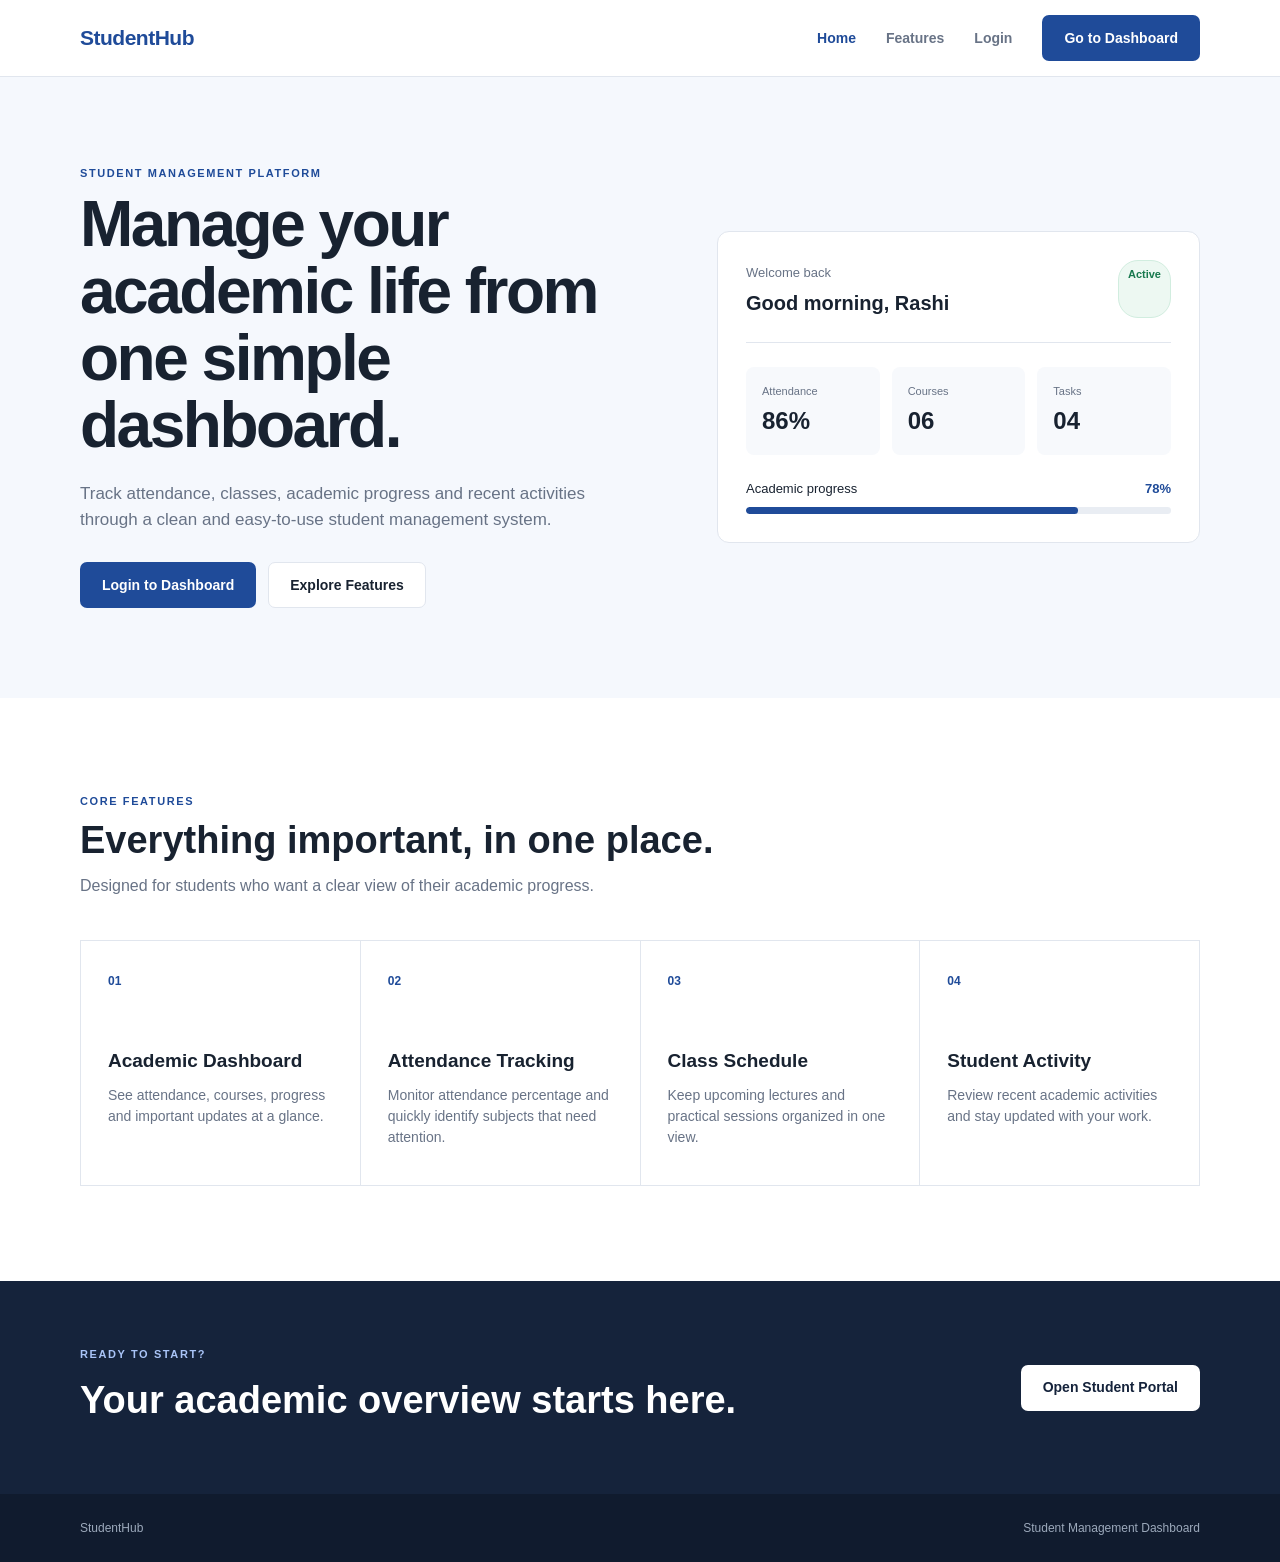
==== index.html @ 8ec07641 "https://github.com/rashi9893/normal.git" ====
<!DOCTYPE html>
<html lang="en">
<head>
    <meta charset="UTF-8">
    <meta name="viewport" content="width=device-width, initial-scale=1.0">
    <title>StudentHub | Home</title>
    <link rel="stylesheet" href="style.css">
</head>

<body>

<header class="site-header">
    <div class="container nav">

        <a href="index.html" class="brand">
            StudentHub
        </a>

        <nav class="nav-links">
            <a href="index.html" class="active">Home</a>
            <a href="#features">Features</a>
            <a href="login.html">Login</a>
        </nav>

        <a href="login.html" class="btn btn-primary">
            Go to Dashboard
        </a>

    </div>
</header>


<main>

<!-- HERO SECTION -->

<section class="hero">

    <div class="container hero-grid">

        <div class="hero-content">

            <p class="eyebrow">
                STUDENT MANAGEMENT PLATFORM
            </p>

            <h1>
                Manage your academic life from one simple dashboard.
            </h1>

            <p class="hero-text">
                Track attendance, classes, academic progress and recent
                activities through a clean and easy-to-use student
                management system.
            </p>

            <div class="hero-actions">

                <a href="login.html" class="btn btn-primary">
                    Login to Dashboard
                </a>

                <a href="#features" class="btn btn-outline">
                    Explore Features
                </a>

            </div>

        </div>


        <!-- DASHBOARD PREVIEW -->

        <div class="hero-panel">

            <div class="panel-top">

                <div>
                    <span class="muted">
                        Welcome back
                    </span>

                    <h3>
                        Good morning, Rashi
                    </h3>
                </div>

                <span class="status-dot">
                    Active
                </span>

            </div>


            <div class="mini-stats">

                <div class="mini-stat">
                    <span>Attendance</span>
                    <strong>86%</strong>
                </div>

                <div class="mini-stat">
                    <span>Courses</span>
                    <strong>06</strong>
                </div>

                <div class="mini-stat">
                    <span>Tasks</span>
                    <strong>04</strong>
                </div>

            </div>


            <div class="progress-block">

                <div class="progress-label">
                    <span>Academic progress</span>
                    <strong>78%</strong>
                </div>

                <div class="progress-track">
                    <span style="width:78%"></span>
                </div>

            </div>

        </div>

    </div>

</section>


<!-- FEATURES -->

<section class="section" id="features">

    <div class="container">

        <div class="section-heading">

            <p class="eyebrow">
                CORE FEATURES
            </p>

            <h2>
                Everything important, in one place.
            </h2>

            <p>
                Designed for students who want a clear view
                of their academic progress.
            </p>

        </div>


        <div class="feature-grid">

            <article class="feature-card">

                <span class="feature-number">
                    01
                </span>

                <h3>
                    Academic Dashboard
                </h3>

                <p>
                    See attendance, courses, progress and
                    important updates at a glance.
                </p>

            </article>


            <article class="feature-card">

                <span class="feature-number">
                    02
                </span>

                <h3>
                    Attendance Tracking
                </h3>

                <p>
                    Monitor attendance percentage and quickly
                    identify subjects that need attention.
                </p>

            </article>


            <article class="feature-card">

                <span class="feature-number">
                    03
                </span>

                <h3>
                    Class Schedule
                </h3>

                <p>
                    Keep upcoming lectures and practical
                    sessions organized in one view.
                </p>

            </article>


            <article class="feature-card">

                <span class="feature-number">
                    04
                </span>

                <h3>
                    Student Activity
                </h3>

                <p>
                    Review recent academic activities and
                    stay updated with your work.
                </p>

            </article>

        </div>

    </div>

</section>


<!-- CTA -->

<section class="cta-section">

    <div class="container cta">

        <div>

            <p class="eyebrow">
                READY TO START?
            </p>

            <h2>
                Your academic overview starts here.
            </h2>

        </div>

        <a href="login.html" class="btn btn-light">
            Open Student Portal
        </a>

    </div>

</section>

</main>


<footer class="site-footer">

    <div class="container footer-content">

        <span>
            StudentHub
        </span>

        <span>
            Student Management Dashboard
        </span>

    </div>

</footer>

</body>
</html>
---- style.css ----
* {
    margin: 0;
    padding: 0;
    box-sizing: border-box;
}


:root {

    --primary: #1f4b99;
    --primary-dark: #173a78;

    --text: #182230;
    --muted: #687386;

    --border: #e1e6ee;

    --surface: #ffffff;
    --page: #f6f8fb;

    --success: #18794e;

    --dark: #15233b;
}


body {

    font-family:
        Inter,
        Arial,
        sans-serif;

    color: var(--text);

    background: var(--surface);

    line-height: 1.5;
}


a {
    color: inherit;
    text-decoration: none;
}


button,
input {
    font: inherit;
}


.container {

    width: min(
        1120px,
        calc(100% - 40px)
    );

    margin: auto;
}


/* =========================
   COMMON
========================= */


.brand {

    color: var(--primary);

    font-size: 21px;

    font-weight: 800;

    letter-spacing: -0.5px;
}


.btn {

    min-height: 46px;

    padding: 0 21px;

    display: inline-flex;

    align-items: center;

    justify-content: center;

    border-radius: 7px;

    border: 1px solid transparent;

    font-size: 14px;

    font-weight: 700;

    cursor: pointer;

    transition: 0.2s;
}


.btn-primary {

    background: var(--primary);

    color: white;
}


.btn-primary:hover {

    background: var(--primary-dark);
}


.btn-outline {

    border-color: var(--border);

    color: var(--text);

    background: white;
}


.btn-outline:hover {

    border-color: var(--primary);

    color: var(--primary);
}


.btn-light {

    background: white;

    color: var(--dark);
}


.full-width {
    width: 100%;
}


.eyebrow {

    color: var(--primary);

    font-size: 11px;

    font-weight: 800;

    letter-spacing: 1.6px;

    margin-bottom: 9px;
}


.eyebrow.light {
    color: #b9cdf8;
}


.muted {

    color: var(--muted);

    font-size: 13px;
}


/* =========================
   NAVBAR
========================= */


.site-header {

    background: white;

    border-bottom:
        1px solid var(--border);
}


.nav {

    height: 76px;

    display: flex;

    align-items: center;

    gap: 30px;
}


.nav-links {

    display: flex;

    gap: 30px;

    margin-left: auto;
}


.nav-links a {

    color: var(--muted);

    font-size: 14px;

    font-weight: 600;
}


.nav-links a:hover,
.nav-links a.active {

    color: var(--primary);
}


/* =========================
   HOME HERO
========================= */


.hero {

    background: #f5f8fd;

    padding: 88px 0 90px;
}


.hero-grid {

    display: grid;

    grid-template-columns:
        1.08fr
        0.92fr;

    align-items: center;

    gap: 70px;
}


.hero h1 {

    max-width: 680px;

    font-size:
        clamp(
            42px,
            5vw,
            64px
        );

    line-height: 1.05;

    letter-spacing: -2.5px;

    margin-bottom: 22px;
}


.hero-text {

    max-width: 600px;

    color: var(--muted);

    font-size: 17px;
}


.hero-actions {

    display: flex;

    gap: 12px;

    margin-top: 30px;

    flex-wrap: wrap;
}


.hero-panel {

    background: white;

    border:
        1px solid var(--border);

    border-radius: 12px;

    padding: 28px;
}


.panel-top {

    display: flex;

    justify-content:
        space-between;

    gap: 15px;

    padding-bottom: 24px;

    border-bottom:
        1px solid var(--border);
}


.panel-top h3 {

    font-size: 20px;

    margin-top: 4px;
}


.status-dot {

    color: var(--success);

    background: #edf8f2;

    border:
        1px solid #d1eddf;

    padding: 5px 9px;

    border-radius: 20px;

    font-size: 11px;

    font-weight: 700;
}


.mini-stats {

    display: grid;

    grid-template-columns:
        repeat(3, 1fr);

    gap: 12px;

    padding: 24px 0;
}


.mini-stat {

    background: #f7f9fc;

    padding: 16px;

    border-radius: 8px;
}


.mini-stat span,
.mini-stat strong {

    display: block;
}


.mini-stat span {

    color: var(--muted);

    font-size: 11px;

    margin-bottom: 4px;
}


.mini-stat strong {

    font-size: 24px;
}


.progress-label,
.attendance-title {

    display: flex;

    justify-content:
        space-between;

    margin-bottom: 8px;

    font-size: 13px;
}


.progress-label strong,
.attendance-title strong {

    color: var(--primary);
}


.progress-track {

    height: 7px;

    border-radius: 20px;

    background: #e9edf3;

    overflow: hidden;
}


.progress-track span {

    display: block;

    height: 100%;

    background: var(--primary);

    border-radius: inherit;
}


/* =========================
   FEATURES
========================= */


.section {

    padding: 95px 0;
}


.section-heading {

    max-width: 700px;

    margin-bottom: 42px;
}


.section-heading h2 {

    font-size: 38px;

    line-height: 1.15;

    margin-bottom: 12px;
}


.section-heading p:last-child {

    color: var(--muted);
}


.feature-grid {

    display: grid;

    grid-template-columns:
        repeat(4, 1fr);

    border-top:
        1px solid var(--border);

    border-left:
        1px solid var(--border);
}


.feature-card {

    min-height: 245px;

    padding: 27px;

    border-right:
        1px solid var(--border);

    border-bottom:
        1px solid var(--border);
}


.feature-number {

    color: var(--primary);

    font-size: 12px;

    font-weight: 800;
}


.feature-card h3 {

    font-size: 19px;

    margin: 55px 0 9px;
}


.feature-card p {

    color: var(--muted);

    font-size: 14px;
}


/* =========================
   CTA
========================= */


.cta-section {

    padding: 65px 0;

    background: var(--dark);

    color: white;
}


.cta {

    display: flex;

    align-items: center;

    justify-content:
        space-between;

    gap: 30px;
}


.cta .eyebrow {

    color: #a9c4f7;
}


.cta h2 {

    font-size: 38px;
}


/* =========================
   FOOTER
========================= */


.site-footer {

    background: #101b2e;

    color: #9ca9bb;
}


.footer-content {

    min-height: 68px;

    display: flex;

    align-items: center;

    justify-content:
        space-between;

    font-size: 12px;
}


/* =========================
   LOGIN
========================= */


.auth-page {

    min-height: 100vh;

    background: #f6f8fb;
}


.auth-layout {

    min-height: 100vh;

    display: grid;

    grid-template-columns:
        1fr 1fr;
}


.auth-info {

    background: var(--dark);

    color: white;

    padding: 48px 8%;

    display: flex;

    flex-direction: column;
}


.brand-light {
    color: white;
}


.auth-info-content {

    max-width: 530px;

    margin: auto 0;
}


.auth-info-content h1 {

    font-size:
        clamp(
            40px,
            5vw,
            60px
        );

    line-height: 1.05;

    margin-bottom: 22px;
}


.auth-info-content p:last-child {

    color: #aeb9c9;

    font-size: 16px;
}


.auth-card-wrap {

    display: flex;

    align-items: center;

    justify-content: center;

    padding: 40px;
}


.auth-card {

    width: min(
        440px,
        100%
    );
}


.back-link {

    color: var(--muted);

    font-size: 13px;
}


.auth-heading {

    margin: 42px 0 30px;
}


.auth-heading h2 {

    font-size: 31px;

    margin-bottom: 8px;
}


.auth-heading p:last-child {

    color: var(--muted);

    font-size: 14px;
}


.login-form {

    display: grid;

    gap: 9px;
}


.login-form > label {

    font-size: 13px;

    font-weight: 700;

    margin-top: 10px;
}


.login-form input[type="email"],
.login-form input[type="password"] {

    height: 49px;

    width: 100%;

    border:
        1px solid #d7dde7;

    border-radius: 6px;

    padding: 0 14px;

    outline: none;
}


.login-form input:focus {

    border-color:
        var(--primary);
}


.form-row {

    display: flex;

    align-items: center;

    justify-content:
        space-between;

    margin: 12px 0 15px;
}


.check-label {

    display: flex;

    align-items: center;

    gap: 7px;

    color: var(--muted);

    font-size: 13px;
}


.text-link {

    color: var(--primary);

    font-size: 13px;

    font-weight: 600;
}


.form-message {

    min-height: 20px;

    color: #b42318;

    font-size: 12px;
}


.demo-note {

    margin-top: 25px;

    padding: 15px;

    background: #eef4ff;

    border:
        1px solid #d9e5fb;

    border-radius: 7px;

    display: grid;

    gap: 3px;

    font-size: 12px;
}


.demo-note span {

    color: var(--muted);
}


/* =========================
   DASHBOARD
========================= */


.dashboard-page {

    background: var(--page);
}


.sidebar {

    position: fixed;

    inset: 0 auto 0 0;

    width: 245px;

    background: white;

    border-right:
        1px solid var(--border);

    display: flex;

    flex-direction: column;

    z-index: 20;
}


.sidebar-brand {

    height: 82px;

    padding: 0 27px;

    display: flex;

    align-items: center;

    border-bottom:
        1px solid var(--border);
}


.side-nav {

    padding: 25px 15px;

    display: grid;

    gap: 4px;
}


.side-link {

    padding: 11px 12px;

    border-radius: 6px;

    color: var(--muted);

    font-size: 13px;

    font-weight: 600;
}


.side-link:hover,
.side-link.active {

    background: #e9f0ff;

    color: var(--primary);
}


.sidebar-bottom {

    margin-top: auto;

    padding: 15px;

    border-top:
        1px solid var(--border);

    display: grid;

    gap: 4px;
}


.dashboard-main {

    margin-left: 245px;

    min-height: 100vh;
}


.dashboard-header {

    min-height: 82px;

    background: white;

    border-bottom:
        1px solid var(--border);

    padding: 0 35px;

    display: flex;

    align-items: center;

    gap: 18px;
}


.dashboard-header h2 {

    font-size: 18px;
}


.profile {

    margin-left: auto;

    display: flex;

    align-items: center;

    gap: 10px;
}


.profile-avatar {

    width: 38px;

    height: 38px;

    display: grid;

    place-items: center;

    background: var(--primary);

    color: white;

    border-radius: 50%;

    font-size: 12px;

    font-weight: 800;
}


.profile-info strong,
.profile-info span {

    display: block;
}


.profile-info strong {

    font-size: 13px;
}


.profile-info span {

    color: var(--muted);

    font-size: 11px;
}


.menu-btn {

    display: none;

    border: 0;

    background: transparent;

    font-size: 20px;

    cursor: pointer;
}


.dashboard-content {

    width:
        min(
            1240px,
            calc(100% - 60px)
        );

    margin: auto;

    padding: 40px 0 60px;
}


.welcome-row {

    display: flex;

    justify-content:
        space-between;

    align-items:
        flex-end;

    gap: 25px;

    margin-bottom: 28px;
}


.welcome-row h1 {

    font-size: 31px;

    margin-bottom: 6px;
}


.welcome-row p:last-child {

    color: var(--muted);

    font-size: 14px;
}


.date-box {

    min-width: 180px;

    padding: 12px 15px;

    background: white;

    border:
        1px solid var(--border);

    border-radius: 7px;
}


.date-box span,
.date-box strong {

    display: block;
}


.date-box span {

    color: var(--muted);

    font-size: 11px;
}


.date-box strong {

    font-size: 13px;
}


/* STATISTICS */


.stats-grid {

    display: grid;

    grid-template-columns:
        repeat(4, 1fr);

    gap: 15px;

    margin-bottom: 18px;
}


.dashboard-card {

    background: white;

    border:
        1px solid var(--border);

    border-radius: 9px;
}


.stat-card {

    padding: 21px;
}


.stat-label {

    display: block;

    color: var(--muted);

    font-size: 12px;

    margin-bottom: 10px;
}


.stat-value {

    display: block;

    font-size: 30px;

    margin-bottom: 9px;
}


.stat-note {

    color: var(--muted);

    font-size: 11px;
}


.stat-note.positive {

    color: var(--success);
}


/* CONTENT GRID */


.content-grid {

    display: grid;

    grid-template-columns:
        1.55fr 1fr;

    gap: 18px;

    margin-bottom: 18px;
}


.card-heading {

    min-height: 79px;

    padding: 19px 21px;

    border-bottom:
        1px solid var(--border);

    display: flex;

    align-items: center;

    justify-content:
        space-between;
}


.card-heading h3 {

    font-size: 17px;
}


.card-meta {

    color: var(--muted);

    font-size: 11px;
}


.attendance-list {

    padding: 20px 21px;

    display: grid;

    gap: 22px;
}


.attendance-item .progress-track {

    height: 6px;
}


/* CLASSES */


.class-list {

    padding: 8px 21px 20px;
}


.class-item {

    display: grid;

    grid-template-columns:
        55px 1fr;

    gap: 12px;

    padding: 17px 0;

    border-bottom:
        1px solid var(--border);
}


.class-item:last-child {

    border-bottom: 0;
}


.class-item .time {

    color: var(--primary);

    font-size: 12px;

    font-weight: 800;
}


.class-item strong,
.class-item span {

    display: block;
}


.class-item strong {

    font-size: 13px;
}


.class-item span {

    color: var(--muted);

    font-size: 11px;
}


/* ACTIVITY */


.activity-list {

    padding: 8px 21px 20px;
}


.activity-item {

    display: grid;

    grid-template-columns:
        70px 1fr;

    gap: 14px;

    padding: 17px 0;

    border-bottom:
        1px solid var(--border);
}


.activity-item:last-child {

    border-bottom: 0;
}


.activity-date {

    color: var(--primary);

    font-size: 11px;

    font-weight: 800;
}


.activity-item strong,
.activity-item span {

    display: block;
}


.activity-item strong {

    font-size: 13px;
}


.activity-item div span {

    color: var(--muted);

    font-size: 11px;
}


/* CIRCLE PROGRESS */


.progress-card {

    padding-bottom: 25px;
}


.circle-progress {

    width: 155px;

    height: 155px;

    margin: 30px auto 18px;

    border-radius: 50%;

    background:
        conic-gradient(
            var(--primary)
            0 78%,
            #e8edf4
            78% 100%
        );

    display: grid;

    place-items: center;
}


.circle-inner {

    width: 120px;

    height: 120px;

    border-radius: 50%;

    background: white;

    display: grid;

    place-content: center;

    text-align: center;
}


.circle-inner strong {

    font-size: 28px;
}


.circle-inner span {

    color: var(--muted);

    font-size: 11px;
}


.center-note {

    max-width: 250px;

    margin: auto;

    text-align: center;

    color: var(--muted);

    font-size: 12px;
}


/* =========================
   RESPONSIVE
========================= */


@media (max-width: 980px) {

    .hero-grid {

        grid-template-columns: 1fr;

        gap: 45px;
    }


    .feature-grid {

        grid-template-columns:
            repeat(2, 1fr);
    }


    .stats-grid {

        grid-template-columns:
            repeat(2, 1fr);
    }


    .content-grid {

        grid-template-columns: 1fr;
    }

}


@media (max-width: 760px) {

    .container {

        width:
            calc(100% - 28px);
    }


    .nav {

        height: 68px;
    }


    .nav-links {

        display: none;
    }


    .hero {

        padding: 60px 0;
    }


    .hero h1 {

        font-size: 43px;
    }


    .mini-stats {

        grid-template-columns: 1fr;
    }


    .feature-grid {

        grid-template-columns: 1fr;
    }


    .cta {

        align-items: flex-start;

        flex-direction: column;
    }


    .footer-content {

        flex-direction: column;

        justify-content: center;

        gap: 5px;
    }


    /* LOGIN */

    .auth-layout {

        grid-template-columns: 1fr;
    }


    .auth-info {

        min-height: 330px;

        padding: 30px 25px;
    }


    .auth-info-content {

        margin-top: auto;
    }


    .auth-info-content h1 {

        font-size: 38px;
    }


    /* SIDEBAR */

    .sidebar {

        transform:
            translateX(-100%);

        transition:
            transform 0.2s;
    }


    .sidebar.open {

        transform:
            translateX(0);
    }


    .sidebar-overlay.open {

        display: block;

        position: fixed;

        inset: 0;

        background:
            rgba(
                15,
                27,
                46,
                0.28
            );

        z-index: 10;
    }


    .dashboard-main {

        margin-left: 0;
    }


    .dashboard-header {

        padding: 0 18px;
    }


    .menu-btn {

        display: block;
    }


    .profile-info {

        display: none;
    }


    .dashboard-content {

        width:
            calc(100% - 28px);

        padding-top: 28px;
    }


    .welcome-row {

        align-items:
            flex-start;

        flex-direction: column;
    }


    .date-box {

        width: 100%;
    }

}


@media (max-width: 480px) {

    .stats-grid {

        grid-template-columns: 1fr;
    }


    .hero h1 {

        font-size: 36px;
    }


    .hero-actions .btn {

        width: 100%;
    }


    .panel-top {

        flex-direction: column;
    }


    .form-row {

        align-items:
            flex-start;

        flex-direction: column;

        gap: 9px;
    }


    .welcome-row h1 {

        font-size: 27px;
    }

}
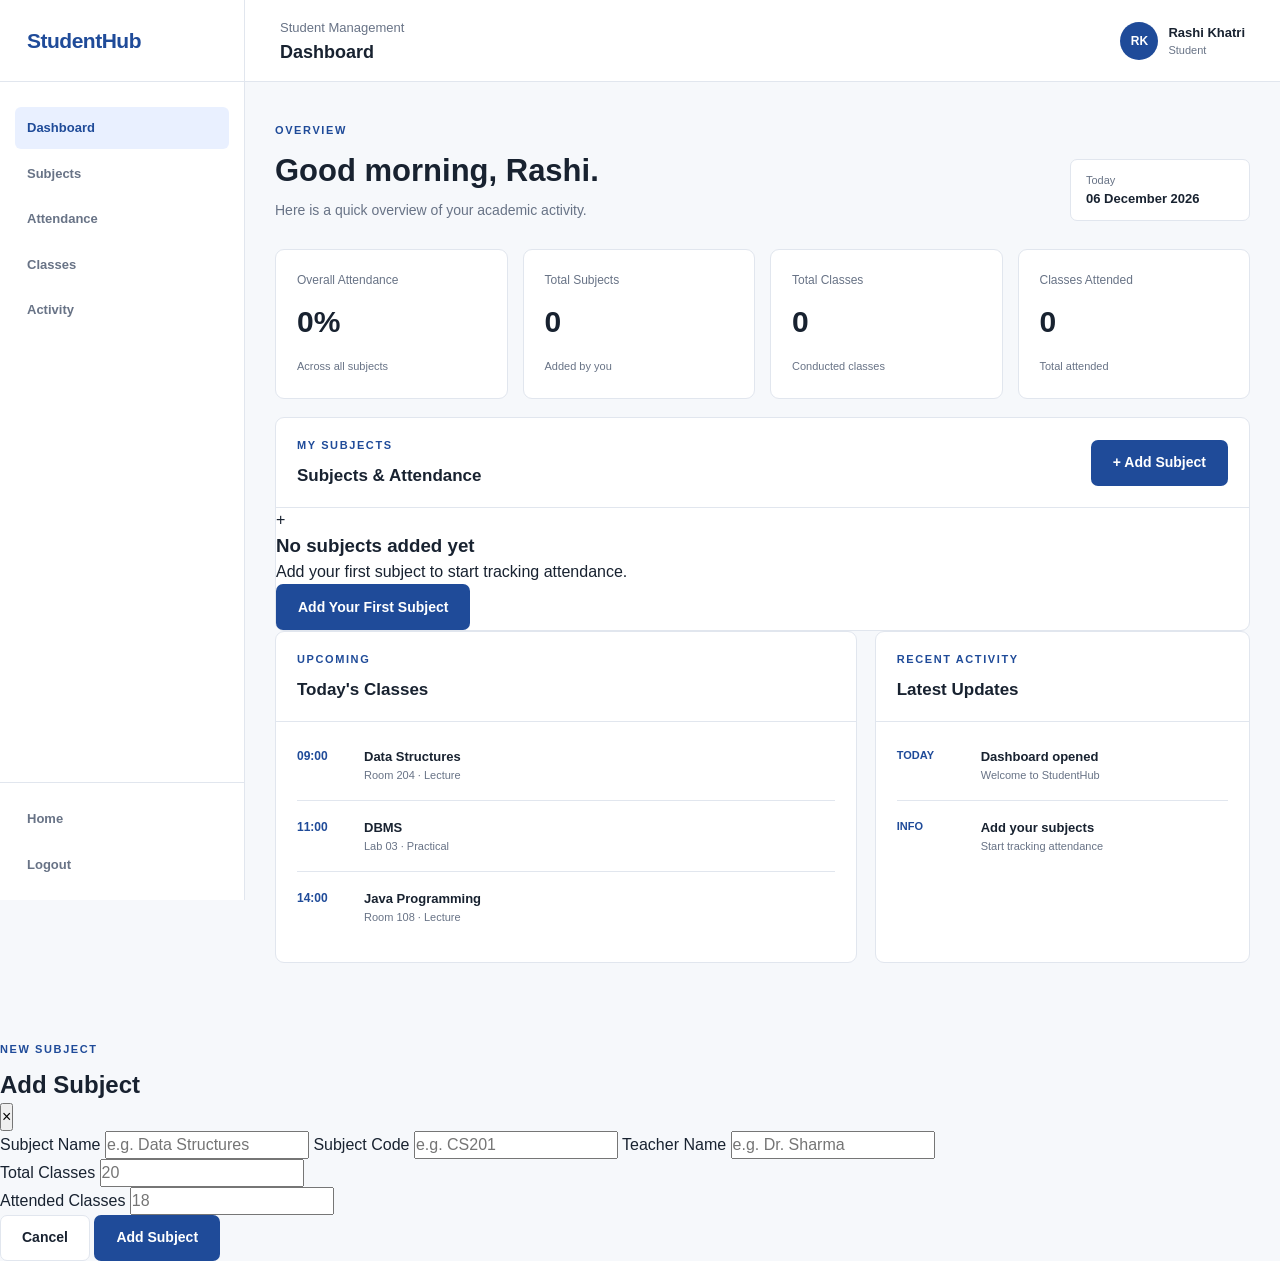
==== commit aaf4bfce: "data" ====
--- a/index.html
+++ b/index.html
@@ -1,285 +1,543 @@
 <!DOCTYPE html>
 <html lang="en">
+
 <head>
     <meta charset="UTF-8">
     <meta name="viewport" content="width=device-width, initial-scale=1.0">
-    <title>StudentHub | Home</title>
+    <title>Dashboard | StudentHub</title>
     <link rel="stylesheet" href="style.css">
 </head>
 
-<body>
-
-<header class="site-header">
-    <div class="container nav">
-
-        <a href="index.html" class="brand">
-            StudentHub
-        </a>
-
-        <nav class="nav-links">
-            <a href="index.html" class="active">Home</a>
-            <a href="#features">Features</a>
-            <a href="login.html">Login</a>
+<body class="dashboard-page">
+
+    <!-- SIDEBAR -->
+    <aside class="sidebar" id="sidebar">
+
+        <div class="sidebar-brand">
+            <a href="index.html" class="brand">StudentHub</a>
+        </div>
+
+        <nav class="side-nav">
+            <a href="#dashboard" class="side-link active">Dashboard</a>
+            <a href="#subjects" class="side-link">Subjects</a>
+            <a href="#attendance" class="side-link">Attendance</a>
+            <a href="#classes" class="side-link">Classes</a>
+            <a href="#activity" class="side-link">Activity</a>
         </nav>
 
-        <a href="login.html" class="btn btn-primary">
-            Go to Dashboard
-        </a>
+        <div class="sidebar-bottom">
+            <a href="index.html" class="side-link">Home</a>
+            <a href="login.html" class="side-link" id="logoutLink">Logout</a>
+        </div>
+
+    </aside>
+
+
+    <!-- MAIN -->
+    <div class="dashboard-main">
+
+        <!-- HEADER -->
+        <header class="dashboard-header">
+
+            <button class="menu-btn" id="menuBtn">
+                ☰
+            </button>
+
+            <div>
+                <span class="muted">Student Management</span>
+                <h2>Dashboard</h2>
+            </div>
+
+            <div class="profile">
+
+                <div class="profile-avatar">
+                    RK
+                </div>
+
+                <div class="profile-info">
+                    <strong>Rashi Khatri</strong>
+                    <span>Student</span>
+                </div>
+
+            </div>
+
+        </header>
+
+
+        <main class="dashboard-content" id="dashboard">
+
+            <!-- WELCOME -->
+            <section class="welcome-row">
+
+                <div>
+                    <p class="eyebrow">OVERVIEW</p>
+
+                    <h1>
+                        Good morning, Rashi.
+                    </h1>
+
+                    <p>
+                        Here is a quick overview of your academic activity.
+                    </p>
+                </div>
+
+                <div class="date-box">
+                    <span>Today</span>
+                    <strong id="todayDate"></strong>
+                </div>
+
+            </section>
+
+
+            <!-- STATISTICS -->
+            <section class="stats-grid">
+
+                <article class="dashboard-card stat-card">
+
+                    <span class="stat-label">
+                        Overall Attendance
+                    </span>
+
+                    <strong class="stat-value" id="overallAttendance">
+                        0%
+                    </strong>
+
+                    <span class="stat-note">
+                        Across all subjects
+                    </span>
+
+                </article>
+
+
+                <article class="dashboard-card stat-card">
+
+                    <span class="stat-label">
+                        Total Subjects
+                    </span>
+
+                    <strong class="stat-value" id="totalSubjects">
+                        0
+                    </strong>
+
+                    <span class="stat-note">
+                        Added by you
+                    </span>
+
+                </article>
+
+
+                <article class="dashboard-card stat-card">
+
+                    <span class="stat-label">
+                        Total Classes
+                    </span>
+
+                    <strong class="stat-value" id="totalClasses">
+                        0
+                    </strong>
+
+                    <span class="stat-note">
+                        Conducted classes
+                    </span>
+
+                </article>
+
+
+                <article class="dashboard-card stat-card">
+
+                    <span class="stat-label">
+                        Classes Attended
+                    </span>
+
+                    <strong class="stat-value" id="attendedClasses">
+                        0
+                    </strong>
+
+                    <span class="stat-note">
+                        Total attended
+                    </span>
+
+                </article>
+
+            </section>
+
+
+            <!-- SUBJECT SECTION -->
+            <section class="dashboard-card subjects-card" id="subjects">
+
+                <div class="card-heading">
+
+                    <div>
+                        <p class="eyebrow">MY SUBJECTS</p>
+
+                        <h3>
+                            Subjects & Attendance
+                        </h3>
+                    </div>
+
+                    <button
+                        class="btn btn-primary add-subject-btn"
+                        id="openSubjectModal">
+
+                        + Add Subject
+
+                    </button>
+
+                </div>
+
+
+                <!-- SUBJECT LIST -->
+                <div id="subjectList" class="subject-list">
+
+                    <!-- JavaScript will add subjects here -->
+
+                </div>
+
+
+                <!-- EMPTY MESSAGE -->
+                <div id="emptySubjects" class="empty-subjects">
+
+                    <div class="empty-icon">
+                        +
+                    </div>
+
+                    <h3>
+                        No subjects added yet
+                    </h3>
+
+                    <p>
+                        Add your first subject to start
+                        tracking attendance.
+                    </p>
+
+                    <button
+                        class="btn btn-primary"
+                        id="emptyAddButton">
+
+                        Add Your First Subject
+
+                    </button>
+
+                </div>
+
+            </section>
+
+
+            <!-- CLASSES + ACTIVITY -->
+            <section class="content-grid">
+
+
+                <!-- CLASSES -->
+                <article class="dashboard-card" id="classes">
+
+                    <div class="card-heading">
+
+                        <div>
+
+                            <p class="eyebrow">
+                                UPCOMING
+                            </p>
+
+                            <h3>
+                                Today's Classes
+                            </h3>
+
+                        </div>
+
+                    </div>
+
+
+                    <div class="class-list">
+
+                        <div class="class-item">
+
+                            <div class="time">
+                                09:00
+                            </div>
+
+                            <div>
+
+                                <strong>
+                                    Data Structures
+                                </strong>
+
+                                <span>
+                                    Room 204 · Lecture
+                                </span>
+
+                            </div>
+
+                        </div>
+
+
+                        <div class="class-item">
+
+                            <div class="time">
+                                11:00
+                            </div>
+
+                            <div>
+
+                                <strong>
+                                    DBMS
+                                </strong>
+
+                                <span>
+                                    Lab 03 · Practical
+                                </span>
+
+                            </div>
+
+                        </div>
+
+
+                        <div class="class-item">
+
+                            <div class="time">
+                                14:00
+                            </div>
+
+                            <div>
+
+                                <strong>
+                                    Java Programming
+                                </strong>
+
+                                <span>
+                                    Room 108 · Lecture
+                                </span>
+
+                            </div>
+
+                        </div>
+
+                    </div>
+
+                </article>
+
+
+                <!-- ACTIVITY -->
+                <article class="dashboard-card" id="activity">
+
+                    <div class="card-heading">
+
+                        <div>
+
+                            <p class="eyebrow">
+                                RECENT ACTIVITY
+                            </p>
+
+                            <h3>
+                                Latest Updates
+                            </h3>
+
+                        </div>
+
+                    </div>
+
+
+                    <div class="activity-list">
+
+                        <div class="activity-item">
+
+                            <span class="activity-date">
+                                TODAY
+                            </span>
+
+                            <div>
+                                <strong>
+                                    Dashboard opened
+                                </strong>
+
+                                <span>
+                                    Welcome to StudentHub
+                                </span>
+                            </div>
+
+                        </div>
+
+
+                        <div class="activity-item">
+
+                            <span class="activity-date">
+                                INFO
+                            </span>
+
+                            <div>
+                                <strong>
+                                    Add your subjects
+                                </strong>
+
+                                <span>
+                                    Start tracking attendance
+                                </span>
+                            </div>
+
+                        </div>
+
+                    </div>
+
+                </article>
+
+            </section>
+
+        </main>
 
     </div>
-</header>
-
-
-<main>
-
-<!-- HERO SECTION -->
-
-<section class="hero">
-
-    <div class="container hero-grid">
-
-        <div class="hero-content">
-
-            <p class="eyebrow">
-                STUDENT MANAGEMENT PLATFORM
-            </p>
-
-            <h1>
-                Manage your academic life from one simple dashboard.
-            </h1>
-
-            <p class="hero-text">
-                Track attendance, classes, academic progress and recent
-                activities through a clean and easy-to-use student
-                management system.
-            </p>
-
-            <div class="hero-actions">
-
-                <a href="login.html" class="btn btn-primary">
-                    Login to Dashboard
-                </a>
-
-                <a href="#features" class="btn btn-outline">
-                    Explore Features
-                </a>
+
+
+    <!-- OVERLAY -->
+    <div
+        class="sidebar-overlay"
+        id="sidebarOverlay">
+    </div>
+
+
+    <!-- ADD SUBJECT MODAL -->
+    <div
+        class="modal-overlay"
+        id="subjectModal">
+
+        <div class="modal">
+
+            <div class="modal-header">
+
+                <div>
+
+                    <p class="eyebrow">
+                        NEW SUBJECT
+                    </p>
+
+                    <h2>
+                        Add Subject
+                    </h2>
+
+                </div>
+
+                <button
+                    class="close-btn"
+                    id="closeSubjectModal">
+
+                    ×
+
+                </button>
 
             </div>
 
+
+            <form id="subjectForm">
+
+
+                <label>
+                    Subject Name
+                </label>
+
+                <input
+                    type="text"
+                    id="subjectName"
+                    placeholder="e.g. Data Structures"
+                    required
+                >
+
+
+                <label>
+                    Subject Code
+                </label>
+
+                <input
+                    type="text"
+                    id="subjectCode"
+                    placeholder="e.g. CS201"
+                    required
+                >
+
+
+                <label>
+                    Teacher Name
+                </label>
+
+                <input
+                    type="text"
+                    id="teacherName"
+                    placeholder="e.g. Dr. Sharma"
+                    required
+                >
+
+
+                <div class="form-two-columns">
+
+                    <div>
+
+                        <label>
+                            Total Classes
+                        </label>
+
+                        <input
+                            type="number"
+                            id="totalClassInput"
+                            placeholder="20"
+                            min="0"
+                            required
+                        >
+
+                    </div>
+
+
+                    <div>
+
+                        <label>
+                            Attended Classes
+                        </label>
+
+                        <input
+                            type="number"
+                            id="attendedClassInput"
+                            placeholder="18"
+                            min="0"
+                            required
+                        >
+
+                    </div>
+
+                </div>
+
+
+                <p
+                    class="modal-error"
+                    id="modalError">
+                </p>
+
+
+                <div class="modal-actions">
+
+                    <button
+                        type="button"
+                        class="btn btn-outline"
+                        id="cancelSubject">
+
+                        Cancel
+
+                    </button>
+
+                    <button
+                        type="submit"
+                        class="btn btn-primary">
+
+                        Add Subject
+
+                    </button>
+
+                </div>
+
+            </form>
+
         </div>
 
-
-        <!-- DASHBOARD PREVIEW -->
-
-        <div class="hero-panel">
-
-            <div class="panel-top">
-
-                <div>
-                    <span class="muted">
-                        Welcome back
-                    </span>
-
-                    <h3>
-                        Good morning, Rashi
-                    </h3>
-                </div>
-
-                <span class="status-dot">
-                    Active
-                </span>
-
-            </div>
-
-
-            <div class="mini-stats">
-
-                <div class="mini-stat">
-                    <span>Attendance</span>
-                    <strong>86%</strong>
-                </div>
-
-                <div class="mini-stat">
-                    <span>Courses</span>
-                    <strong>06</strong>
-                </div>
-
-                <div class="mini-stat">
-                    <span>Tasks</span>
-                    <strong>04</strong>
-                </div>
-
-            </div>
-
-
-            <div class="progress-block">
-
-                <div class="progress-label">
-                    <span>Academic progress</span>
-                    <strong>78%</strong>
-                </div>
-
-                <div class="progress-track">
-                    <span style="width:78%"></span>
-                </div>
-
-            </div>
-
-        </div>
-
     </div>
 
-</section>
-
-
-<!-- FEATURES -->
-
-<section class="section" id="features">
-
-    <div class="container">
-
-        <div class="section-heading">
-
-            <p class="eyebrow">
-                CORE FEATURES
-            </p>
-
-            <h2>
-                Everything important, in one place.
-            </h2>
-
-            <p>
-                Designed for students who want a clear view
-                of their academic progress.
-            </p>
-
-        </div>
-
-
-        <div class="feature-grid">
-
-            <article class="feature-card">
-
-                <span class="feature-number">
-                    01
-                </span>
-
-                <h3>
-                    Academic Dashboard
-                </h3>
-
-                <p>
-                    See attendance, courses, progress and
-                    important updates at a glance.
-                </p>
-
-            </article>
-
-
-            <article class="feature-card">
-
-                <span class="feature-number">
-                    02
-                </span>
-
-                <h3>
-                    Attendance Tracking
-                </h3>
-
-                <p>
-                    Monitor attendance percentage and quickly
-                    identify subjects that need attention.
-                </p>
-
-            </article>
-
-
-            <article class="feature-card">
-
-                <span class="feature-number">
-                    03
-                </span>
-
-                <h3>
-                    Class Schedule
-                </h3>
-
-                <p>
-                    Keep upcoming lectures and practical
-                    sessions organized in one view.
-                </p>
-
-            </article>
-
-
-            <article class="feature-card">
-
-                <span class="feature-number">
-                    04
-                </span>
-
-                <h3>
-                    Student Activity
-                </h3>
-
-                <p>
-                    Review recent academic activities and
-                    stay updated with your work.
-                </p>
-
-            </article>
-
-        </div>
-
-    </div>
-
-</section>
-
-
-<!-- CTA -->
-
-<section class="cta-section">
-
-    <div class="container cta">
-
-        <div>
-
-            <p class="eyebrow">
-                READY TO START?
-            </p>
-
-            <h2>
-                Your academic overview starts here.
-            </h2>
-
-        </div>
-
-        <a href="login.html" class="btn btn-light">
-            Open Student Portal
-        </a>
-
-    </div>
-
-</section>
-
-</main>
-
-
-<footer class="site-footer">
-
-    <div class="container footer-content">
-
-        <span>
-            StudentHub
-        </span>
-
-        <span>
-            Student Management Dashboard
-        </span>
-
-    </div>
-
-</footer>
+
+    <script src="script.js"></script>
 
 </body>
+
 </html>
--- a/style.css
+++ b/style.css
@@ -1718,5 +1718,142 @@
 
         font-size: 27px;
     }
+    .add-subject-btn {
+    padding: 10px 16px;
+    border: none;
+    border-radius: 6px;
+    background: #2563eb;
+    color: white;
+    cursor: pointer;
+    font-weight: 600;
+}
+
+.modal-overlay {
+    position: fixed;
+    inset: 0;
+    background: rgba(0, 0, 0, 0.45);
+    display: none;
+    align-items: center;
+    justify-content: center;
+    padding: 20px;
+    z-index: 1000;
+}
+
+.modal-overlay.active {
+    display: flex;
+}
+
+.modal {
+    width: 100%;
+    max-width: 500px;
+    background: white;
+    padding: 25px;
+    border-radius: 10px;
+}
+
+.modal-header {
+    display: flex;
+    justify-content: space-between;
+    align-items: center;
+    margin-bottom: 20px;
+}
+
+.modal-header h2 {
+    margin: 0;
+}
+
+.close-btn {
+    border: none;
+    background: #f1f1f1;
+    font-size: 22px;
+    width: 35px;
+    height: 35px;
+    border-radius: 5px;
+    cursor: pointer;
+}
+
+#subjectForm {
+    display: flex;
+    flex-direction: column;
+    gap: 8px;
+}
+
+#subjectForm label {
+    font-weight: 600;
+    font-size: 14px;
+    margin-top: 8px;
+}
+
+#subjectForm input {
+    height: 42px;
+    padding: 0 12px;
+    border: 1px solid #d5d5d5;
+    border-radius: 6px;
+    outline: none;
+}
+
+#subjectForm input:focus {
+    border-color: #2563eb;
+}
+
+.modal-error {
+    color: red;
+    font-size: 13px;
+    min-height: 18px;
+}
+
+.modal-actions {
+    display: flex;
+    justify-content: flex-end;
+    gap: 10px;
+    margin-top: 15px;
+}
+
+.btn {
+    padding: 10px 18px;
+    border: none;
+    border-radius: 6px;
+    cursor: pointer;
+    font-weight: 600;
+}
+
+.btn.primary {
+    background: #2563eb;
+    color: white;
+}
+
+.btn.secondary {
+    background: #eeeeee;
+    color: #333;
+}
+
+.subject-item {
+    display: flex;
+    justify-content: space-between;
+    align-items: center;
+    padding: 15px;
+    margin-top: 10px;
+    border: 1px solid #ddd;
+    border-radius: 8px;
+}
+
+.subject-item h3 {
+    margin: 0 0 5px;
+}
+
+.subject-item p {
+    margin: 3px 0;
+    color: #666;
+    font-size: 13px;
+}
+
+.delete-btn {
+    border: none;
+    background: #ffe5e5;
+    color: red;
+    padding: 7px 12px;
+    border-radius: 5px;
+    cursor: pointer;
+}
 
 }
